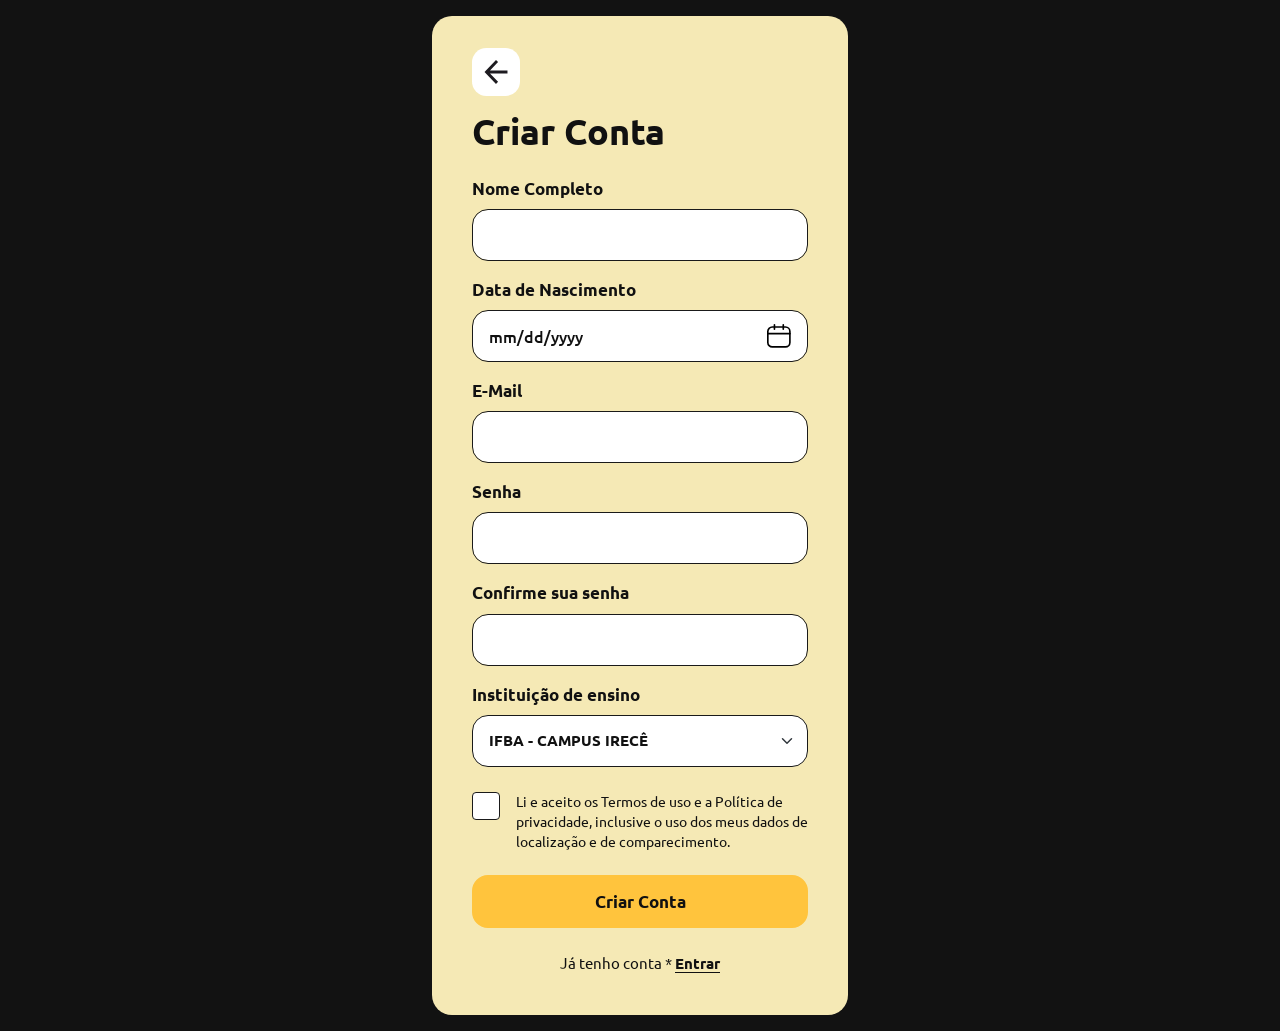
==== cadastro.html @ 214fa472 "feat: criar html e css de: login e cadastro" ====
<!DOCTYPE html>
<html lang="pt-BR">
<head>
    <meta charset="UTF-8">
    <meta name="viewport" content="width=device-width, initial-scale=1.0">
    <title>Criar Conta | JáPassou?</title>

    <!-- Favicon (arquivo já existente no projeto) -->
    <link rel="icon" type="image/png" href="assets/icon/favicon-provisoria.png">

    <!-- Fonte Ubuntu (a mesma do login) -->
    <link rel="preconnect" href="https://fonts.googleapis.com">
    <link rel="preconnect" href="https://fonts.gstatic.com" crossorigin>
    <link href="https://fonts.googleapis.com/css2?family=Ubuntu:wght@400;500;700&display=swap" rel="stylesheet">

    <!-- Bootstrap 5 -->
    <link href="https://cdn.jsdelivr.net/npm/bootstrap@5.3.3/dist/css/bootstrap.min.css" rel="stylesheet">

    <!-- CSS do projeto: globais -> componentes -> específico do cadastro (por último) -->
    <link rel="stylesheet" href="assets/css/base.css">
    <link rel="stylesheet" href="assets/css/componentes.css">
    <link rel="stylesheet" href="assets/css/cadastro.css">
</head>
<body class="cadastro-pagina d-flex align-items-center justify-content-center min-vh-100 p-3">

    <main class="cadastro-painel w-100">

        <header>
            <a href="login.html" class="cadastro-voltar" aria-label="Voltar para o login">
                <img src="assets/icon/SVGs/voltar.svg" alt="" width="24" height="24">
            </a>
            <h1 class="cadastro-titulo" id="cadastro-titulo">Criar Conta</h1>
        </header>

        <form class="cadastro-form" action="login.html" method="get" aria-labelledby="cadastro-titulo">

            <div class="mb-3">
                <label for="nome" class="form-label cadastro-label">Nome Completo</label>
                <input
                    type="text"
                    class="form-control cadastro-campo"
                    id="nome"
                    name="nome"
                    autocomplete="name"
                    required>
            </div>

            <div class="mb-3">
                <label for="nascimento" class="form-label cadastro-label">Data de Nascimento</label>
                <input
                    type="date"
                    class="form-control cadastro-campo cadastro-campo--data"
                    id="nascimento"
                    name="nascimento"
                    autocomplete="bday"
                    required>
            </div>

            <div class="mb-3">
                <label for="email" class="form-label cadastro-label">E-Mail</label>
                <input
                    type="email"
                    class="form-control cadastro-campo"
                    id="email"
                    name="email"
                    autocomplete="email"
                    required>
            </div>

            <div class="mb-3">
                <label for="senha" class="form-label cadastro-label">Senha</label>
                <input
                    type="password"
                    class="form-control cadastro-campo"
                    id="senha"
                    name="senha"
                    autocomplete="new-password"
                    required>
            </div>

            <div class="mb-3">
                <label for="confirmar-senha" class="form-label cadastro-label">Confirme sua senha</label>
                <input
                    type="password"
                    class="form-control cadastro-campo"
                    id="confirmar-senha"
                    name="confirmar-senha"
                    autocomplete="new-password"
                    required>
            </div>

            <div class="mb-4">
                <label for="instituicao" class="form-label cadastro-label">Instituição de ensino</label>
                <select
                    class="form-select cadastro-campo cadastro-campo--select"
                    id="instituicao"
                    name="instituicao"
                    required>
                    <option value="ifba-irece" selected>IFBA - CAMPUS IRECÊ</option>
                </select>
            </div>

            <div class="cadastro-termos d-flex align-items-start gap-3 mb-4">
                <input
                    type="checkbox"
                    class="form-check-input cadastro-checkbox flex-shrink-0 m-0"
                    id="termos"
                    name="termos"
                    required>
                <label for="termos" class="form-check-label cadastro-termos__texto">
                    Li e aceito os Termos de uso e a Política de privacidade, inclusive o uso dos meus dados de localização e de comparecimento.
                </label>
            </div>

            <div class="d-grid">
                <button type="submit" class="btn cadastro-botao">Criar Conta</button>
            </div>

        </form>

        <footer class="cadastro-rodape text-center">
            <p class="m-0">
                Já tenho conta <span aria-hidden="true">*</span>
                <a href="login.html" class="cadastro-link">Entrar</a>
            </p>
        </footer>

    </main>

</body>
</html>
---- assets/css/base.css ----
@import url('https://fonts.googleapis.com/css2?family=Ubuntu:ital,wght@0,300;0,400;0,500;0,700;1,300;1,400;1,500;1,700&display=swap');

:root{
    --background-login: #2279DB;
    --background: #F4E7AE;
    --amarelo-btn: #FFC43B;
    --azul-escuro-card: #132F4E;
    --cinza: #E6E6E6;
}

* {
  box-sizing: border-box;
  margin: 0;
  padding: 0;
}

img { max-width: 100%; }

body {
  background-color: var(--background);
  font-family: "Ubuntu", sans-serif;
}
---- assets/css/componentes.css ----
.tela {
  max-width: 430px;
  margin: 0 auto;
  overflow-x: hidden;
}

.btn {
  min-height: 44px;
  border-radius: 16px;
  cursor: pointer;
}

.btn:focus-visible {
    outline: 2px solid var(--azul-escuro-card);
}

.btn:disabled {
    opacity: 0.5; cursor: not-allowed;
}

.btn-primario{
    background-color: var(--amarelo-btn);
    border: none;
    border-radius: 16px;
}

.btn-contorno{
    background-color: transparent;
    border: 2px solid black;
}
---- assets/css/cadastro.css ----
/* =========================================================
   cadastro.css — estilos exclusivos da tela Criar Conta
   Mobile First: o código base vale para celular;
   a media query no final só adapta telas maiores.
   ========================================================= */

/* ---------- Variáveis (restritas à página de cadastro) ---------- */
.cadastro-pagina {
    --cadastro-fundo: #121212;
    --cadastro-painel: #f5e9b5;
    --cadastro-amarelo: #ffc43d;
    --cadastro-amarelo-hover: #ffd266;
    --cadastro-texto: #111111;
    --cadastro-branco: #ffffff;
    --cadastro-borda: #1a1a1a;

    background-color: var(--cadastro-fundo);
    font-family: "Ubuntu", system-ui, -apple-system, "Segoe UI", Roboto, sans-serif;
}

/* ---------- Painel bege ---------- */
.cadastro-painel {
    max-width: 26rem;
    padding: 1.25rem 1.25rem 2rem;
    background-color: var(--cadastro-painel);
    color: var(--cadastro-texto);
    border-radius: 1.25rem;
}

/* ---------- Cabeçalho: botão voltar + título ---------- */
.cadastro-voltar {
    display: inline-flex;
    align-items: center;
    justify-content: center;
    width: 3rem;
    height: 3rem;
    background-color: var(--cadastro-branco);
    border-radius: 0.9rem;
    transition: background-color 0.2s ease;
}

.cadastro-voltar:hover {
    background-color: var(--cadastro-amarelo);
}

.cadastro-voltar:focus-visible {
    outline: 3px solid var(--cadastro-texto);
    outline-offset: 3px;
}

.cadastro-titulo {
    margin: 1rem 0 1.5rem;
    font-size: clamp(1.75rem, 8vw, 2.25rem);
    font-weight: 700;
    line-height: 1.1;
}

/* ---------- Rótulos ---------- */
.cadastro-label {
    margin-bottom: 0.5rem;
    font-size: 1.05rem;
    font-weight: 700;
    color: var(--cadastro-texto);
}

/* ---------- Campos (input e select) ---------- */
.cadastro-campo {
    min-height: 3.25rem;              /* alvo de toque confortável */
    padding: 0.75rem 1rem;
    font-size: 1rem;                  /* 16px evita zoom automático no iOS */
    font-weight: 500;
    color: var(--cadastro-texto);
    background-color: var(--cadastro-branco);
    border: 1px solid var(--cadastro-borda);
    border-radius: 1rem;
}

.cadastro-campo:focus {
    color: var(--cadastro-texto);
    background-color: var(--cadastro-branco);
    border-color: var(--cadastro-texto);
    box-shadow: 0 0 0 0.25rem rgba(255, 196, 61, 0.7);
}

/* Select: texto menor e em negrito, como na referência */
.cadastro-campo--select {
    padding-right: 2.75rem;           /* espaço para a seta do select */
    font-size: 0.95rem;
    font-weight: 700;
}

/* Data: troca o ícone nativo pelo Calendario.svg do projeto
   (Chrome, Edge e Safari; o Firefox mantém o ícone dele) */
.cadastro-campo--data::-webkit-calendar-picker-indicator {
    width: 1.5rem;
    height: 1.5rem;
    padding: 0;
    cursor: pointer;
    background: url("../icon/SVGs/Calendario.svg") no-repeat center / contain;
}

/* ---------- Termos e condições ---------- */
.cadastro-checkbox {
    width: 1.75rem;
    height: 1.75rem;
    margin-top: 0.1rem !important;
    background-color: var(--cadastro-branco);
    border: 1px solid var(--cadastro-borda);
    border-radius: 0.5rem;
    cursor: pointer;
}

.cadastro-checkbox:checked {
    background-color: var(--cadastro-amarelo);
    border-color: var(--cadastro-borda);
    background-image: url("data:image/svg+xml,%3Csvg xmlns='http://www.w3.org/2000/svg' viewBox='0 0 20 20'%3E%3Cpath fill='none' stroke='%23111' stroke-linecap='round' stroke-linejoin='round' stroke-width='3' d='m6 10 3 3 6-6'/%3E%3C/svg%3E");
}

.cadastro-checkbox:focus {
    border-color: var(--cadastro-texto);
    box-shadow: 0 0 0 0.25rem rgba(255, 196, 61, 0.7);
}

.cadastro-termos__texto {
    font-size: 0.9rem;
    line-height: 1.4;
    cursor: pointer;
}

/* ---------- Botão principal ---------- */
.cadastro-botao {
    min-height: 3.25rem;
    padding: 0.75rem 1rem;
    font-size: 1.05rem;
    font-weight: 700;
    color: var(--cadastro-texto);
    background-color: var(--cadastro-amarelo);
    border: 2px solid var(--cadastro-amarelo);
    border-radius: 1rem;
    transition: background-color 0.2s ease, border-color 0.2s ease;
}

.cadastro-botao:hover,
.cadastro-botao:active {
    color: var(--cadastro-texto);
    background-color: var(--cadastro-amarelo-hover);
    border-color: var(--cadastro-amarelo-hover);
}

.cadastro-botao:focus-visible {
    color: var(--cadastro-texto);
    outline: 3px solid var(--cadastro-texto);
    outline-offset: 3px;
    box-shadow: none;
}

/* ---------- Rodapé: link para o login ---------- */
.cadastro-rodape {
    margin-top: 1.5rem;
    font-size: 0.95rem;
}

.cadastro-link {
    color: var(--cadastro-texto);
    font-weight: 700;
    text-decoration: underline;
    text-underline-offset: 0.2em;
}

.cadastro-link:hover {
    color: var(--cadastro-texto);
    text-decoration-thickness: 2px;
}

.cadastro-link:focus-visible {
    outline: 2px solid var(--cadastro-texto);
    outline-offset: 4px;
    border-radius: 0.25rem;
}

/* ---------- Telas maiores (tablet / desktop) ---------- */
@media (min-width: 576px) {
    .cadastro-painel {
        padding: 2rem 2.5rem 2.5rem;
    }
}
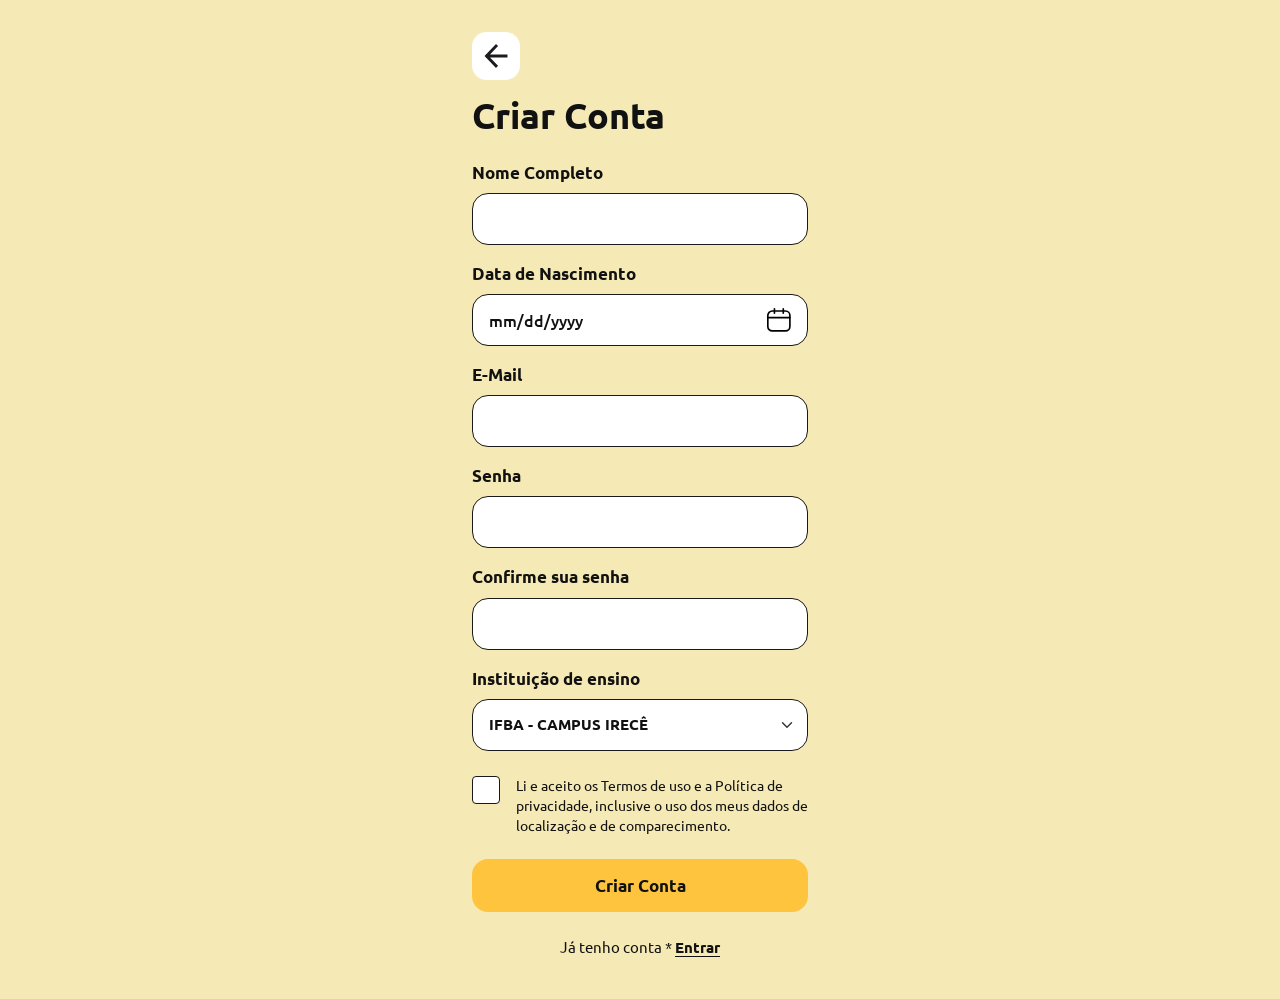
==== commit 8f4a34c6: "style: Tira a borda preta do login e do cadastro" ====
--- a/cadastro.html
+++ b/cadastro.html
@@ -21,7 +21,7 @@
     <link rel="stylesheet" href="assets/css/componentes.css">
     <link rel="stylesheet" href="assets/css/cadastro.css">
 </head>
-<body class="cadastro-pagina d-flex align-items-center justify-content-center min-vh-100 p-3">
+<body class="cadastro-pagina d-flex align-items-center justify-content-center min-vh-100">
 
     <main class="cadastro-painel w-100">
 
--- a/assets/css/cadastro.css
+++ b/assets/css/cadastro.css
@@ -14,7 +14,7 @@
     --cadastro-branco: #ffffff;
     --cadastro-borda: #1a1a1a;
 
-    background-color: var(--cadastro-fundo);
+    background-color: var(--cadastro-painel);
     font-family: "Ubuntu", system-ui, -apple-system, "Segoe UI", Roboto, sans-serif;
 }
 
@@ -22,9 +22,9 @@
 .cadastro-painel {
     max-width: 26rem;
     padding: 1.25rem 1.25rem 2rem;
-    background-color: var(--cadastro-painel);
+    background-color: transparent;      /* o bege agora vem do body */
     color: var(--cadastro-texto);
-    border-radius: 1.25rem;
+    border-radius: 0;                   /* sem cantos arredondados */
 }
 
 /* ---------- Cabeçalho: botão voltar + título ---------- */
